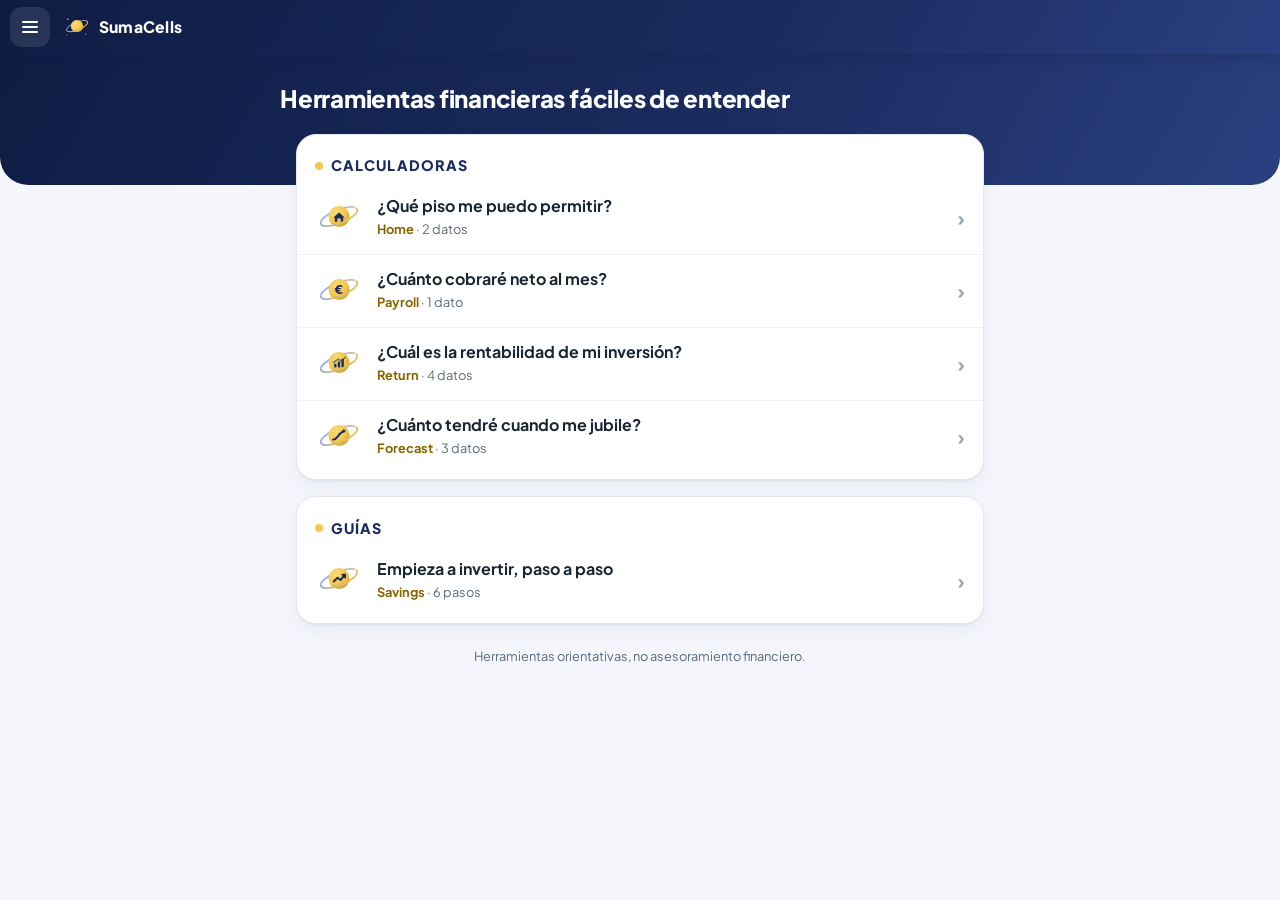
==== index.html @ 2e4da7a6 "SumaCells: calculadoras financieras gratuitas Co-Authored-By: Claude Opus 5.5 <noreply@anthropic.com" ====
<!DOCTYPE html>
<html lang="es">
<head>
<meta charset="UTF-8">
<meta name="viewport" content="width=device-width, initial-scale=1.0">
<title>Calculadoras financieras gratis · SumaCells</title>
<meta name="description" content="Suite de calculadoras financieras gratis para España: descubre a qué piso puedes aspirar, calcula tu sueldo neto e IRPF y haz crecer tus ahorros. Sin registro.">

<!-- Favicon (planeta de la suite, SVG inline) -->
<link rel="icon" href="data:image/svg+xml,%3Csvg xmlns='http://www.w3.org/2000/svg' viewBox='0 0 64 64'%3E%3Ccircle cx='32' cy='30' r='15' fill='%23f5c84b'/%3E%3Cellipse cx='32' cy='34' rx='27' ry='9' fill='none' stroke='%237aa1ff' stroke-width='3' transform='rotate(-22 32 34)'/%3E%3C/svg%3E">

<!-- Open Graph / previsualización en redes y mensajería -->
<meta property="og:type" content="website">
<meta property="og:site_name" content="SumaCells">
<meta property="og:locale" content="es_ES">
<meta property="og:title" content="Calculadoras financieras gratis · SumaCells">
<meta property="og:description" content="Calcula tu sueldo neto, a qué casa puedes aspirar e invierte tus ahorros. Suite de herramientas financieras para España. Sin registro ni cookies.">
<meta property="og:url" content="https://sumacells.com/">
<meta property="og:image" content="https://sumacells.com/og.jpg">
<meta property="og:image:type" content="image/jpeg">
<meta property="og:image:width" content="1200">
<meta property="og:image:height" content="630">
<meta property="og:image:alt" content="SumaCells — suite de calculadoras financieras">
<meta name="twitter:card" content="summary_large_image">
<meta name="twitter:title" content="Calculadoras financieras gratis · SumaCells">
<meta name="twitter:description" content="Calcula tu sueldo neto, a qué casa puedes aspirar e invierte tus ahorros. Gratis y sin registro.">
<meta name="twitter:image" content="https://sumacells.com/og.jpg">

<link rel="canonical" href="https://sumacells.com/">
<link rel="preconnect" href="https://fonts.googleapis.com">
<link rel="preconnect" href="https://fonts.gstatic.com" crossorigin>
<link rel="stylesheet" href="https://fonts.googleapis.com/css2?family=Plus+Jakarta+Sans:wght@400;500;600;700;800&display=swap">
<link rel="stylesheet" href="shared/tokens.css">
<link rel="stylesheet" href="shared/base.css">
<script src="shared/brand.js"></script>
<script src="shared/header.js" defer></script>
<script src="shared/analytics.js" defer></script>
<style>
  /* ---------- Piel "Evolución": franja navy + lista por preguntas ---------- */
  body{background:var(--bg);-webkit-font-smoothing:antialiased}
  .band{background:var(--topbar-gradient);color:#fff;padding:1.5rem 1.25rem 4.2rem;border-radius:0 0 28px 28px}
  .band-in{max-width:720px;margin:0 auto}
  .band .hero-title{font-weight:800;font-size:clamp(.9rem,3.7vw,1.5rem);line-height:1.2;letter-spacing:-.01em;color:#fff;margin:0;white-space:nowrap}
  .band p{color:#c9d3ee;font-size:1rem;margin:0;max-width:520px}
  .wrap{max-width:720px;margin:-3.2rem auto 0;padding:0 1rem 3rem;position:relative}

  /* "Continúa donde lo dejaste" (solo si la persona pidió recordar sus datos) */
  .continue{display:flex;align-items:center;gap:12px;background:#fff;border:1.5px solid var(--accent);border-radius:20px;
    padding:14px 16px;margin-bottom:1rem;text-decoration:none;color:var(--text);box-shadow:var(--shadow)}
  .continue .ct{flex:1;min-width:0;display:flex;flex-direction:column;gap:2px}
  .continue small{font-size:.74rem;font-weight:700;letter-spacing:.06em;text-transform:uppercase;color:#8a6400}
  .continue b{font-size:.95rem;white-space:nowrap;overflow:hidden;text-overflow:ellipsis}
  .continue .cv{font-size:1.2rem;font-weight:800;color:var(--primary);white-space:nowrap}
  .continue:hover{box-shadow:var(--shadow-lg)}
  .hidden{display:none!important}

  .apps-section{background:#fff;border:1px solid #e3e8f1;border-radius:20px;box-shadow:var(--shadow);padding:.4rem 0;margin-bottom:1rem}
  .sec-head{padding:.8rem 1.1rem .3rem}
  .sec-head h2{display:flex;align-items:center;gap:8px;font-size:.9rem;font-weight:800;letter-spacing:.08em;text-transform:uppercase;color:var(--primary);margin:0}
  .sec-head h2::before{content:"";width:8px;height:8px;border-radius:50%;background:var(--accent);flex-shrink:0}
  .app-row{display:flex;align-items:center;gap:14px;padding:12px 1.1rem;min-height:64px;text-decoration:none;color:var(--text);
    border-top:1px solid #eef1f6;transition:background .15s}
  .sec-head + .app-row{border-top:none}
  .app-row:hover{background:#f7f9fd}
  .app-icon{width:48px;height:48px;flex-shrink:0}
  .app-row .txt{flex:1;min-width:0;display:flex;flex-direction:column;gap:2px}
  .app-row .q{font-weight:700;font-size:1rem;line-height:1.3}
  .app-row .meta{font-size:.8rem;color:var(--text-muted)}
  .app-row .meta .accent{color:#8a6400;font-weight:700}
  .app-row .chev{color:#9aa6b8;font-size:1.3rem;font-weight:700;flex-shrink:0}
  .foot{text-align:center;color:var(--text-muted);font-size:.8rem;margin:1.4rem 0 0}
  @media(min-width:700px){.band{padding:1.9rem 1.5rem 4.5rem}}
</style>

<!-- Datos estructurados: la suite como sitio web + listado de herramientas -->
<script type="application/ld+json">
{
  "@context": "https://schema.org",
  "@type": "WebSite",
  "name": "SumaCells",
  "url": "https://sumacells.com/",
  "inLanguage": "es-ES",
  "description": "Suite de calculadoras financieras gratuitas para España: vivienda, nómina e IRPF, ahorro e inversión y rentabilidad.",
  "publisher": { "@type": "Organization", "name": "SumaCells" },
  "hasPart": [
    { "@type": "WebApplication", "name": "SumaCells Home", "applicationCategory": "FinanceApplication", "url": "https://sumacells.com/casa/", "description": "Calcula a qué vivienda puedes aspirar según tu sueldo y tus ahorros." },
    { "@type": "WebApplication", "name": "SumaCells Payroll", "applicationCategory": "FinanceApplication", "url": "https://sumacells.com/nomina/", "description": "Calculadora de nómina e IRPF en España: tu sueldo neto mes a mes." },
    { "@type": "WebApplication", "name": "SumaCells Savings", "applicationCategory": "FinanceApplication", "url": "https://sumacells.com/ahorro/", "description": "Simula el crecimiento de tus ahorros invertidos en fondos indexados." },
    { "@type": "WebApplication", "name": "SumaCells Return", "applicationCategory": "FinanceApplication", "url": "https://sumacells.com/rentabilidad/", "description": "Calcula la rentabilidad anual real de tus inversiones." },
    { "@type": "WebApplication", "name": "SumaCells Forecast", "applicationCategory": "FinanceApplication", "url": "https://sumacells.com/forecast/", "description": "Planifica tu futuro financiero a largo plazo proyectando tu patrimonio año a año." }
  ]
}
</script>
</head>
<body>
<astro-header home></astro-header>
<script>document.addEventListener('astro-lang',function(e){ if(window.setLang) window.setLang(e.detail.lang); });</script>

<div class="band">
  <div class="band-in">
    <h1 class="hero-title" id="eyebrow">Herramientas financieras fáciles de entender</h1>
  </div>
</div>
<div class="wrap">
  <a class="continue hidden" id="continue" href="#">
    <span class="ct"><small id="contLbl"></small><b id="contTxt"></b></span>
    <span class="cv" id="contVal"></span>
  </a>
  <div id="apps"></div>
  <p class="foot" id="foot"></p>
</div>
<style>.app-row:focus-visible,.continue:focus-visible{outline:3px solid var(--accent);outline-offset:2px}</style>

<script>
  var cfg = window.SUMACELLS;

  /* Icono distintivo (planeta) de cada app, igual que su propia cabecera */
  var ICONS = {
    casa:
      '<svg class="app-icon" viewBox="0 0 64 64" xmlns="http://www.w3.org/2000/svg" aria-hidden="true">' +
        '<defs><linearGradient id="cOrbit" x1="0" y1="0" x2="1" y2="1"><stop offset="0%" stop-color="#7aa1ff"/><stop offset="100%" stop-color="#f5c84b"/></linearGradient>' +
        '<radialGradient id="cPlanet" cx="0.35" cy="0.3" r="0.85"><stop offset="0%" stop-color="#f8d97a"/><stop offset="55%" stop-color="#f5c84b"/><stop offset="100%" stop-color="#c79420"/></radialGradient>' +
        '<clipPath id="cBack"><rect x="0" y="0" width="64" height="28"/></clipPath>' +
        '<clipPath id="cFront"><rect x="0" y="28" width="64" height="36"/></clipPath></defs>' +
        '<ellipse cx="32" cy="30" rx="26" ry="9" fill="none" stroke="url(#cOrbit)" stroke-width="2.4" transform="rotate(-22 32 30)" opacity="0.85" clip-path="url(#cBack)"/>' +
        '<circle cx="32" cy="30" r="14" fill="url(#cPlanet)"/>' +
        '<path d="M24.5 31.2 L32 24.8 L39.5 31.2 L37.6 31.2 L37.6 37 L34.2 37 L34.2 32.6 L29.8 32.6 L29.8 37 L26.4 37 L26.4 31.2 Z" fill="#1a2b5e"/>' +
        '<circle cx="11" cy="14" r="1.4" fill="#fff"/><circle cx="54" cy="18" r="1" fill="#fff"/><circle cx="52" cy="48" r="1.2" fill="#fff"/><circle cx="9" cy="50" r="1" fill="#fff"/>' +
        '<ellipse cx="32" cy="30" rx="26" ry="9" fill="none" stroke="url(#cOrbit)" stroke-width="2.4" transform="rotate(-22 32 30)" clip-path="url(#cFront)"/>' +
      '</svg>',
    nomina:
      '<svg class="app-icon" viewBox="0 0 64 64" xmlns="http://www.w3.org/2000/svg" aria-hidden="true">' +
        '<defs><linearGradient id="nOrbit" x1="0" y1="0" x2="1" y2="1"><stop offset="0%" stop-color="#7aa1ff"/><stop offset="100%" stop-color="#f5c84b"/></linearGradient>' +
        '<radialGradient id="nPlanet" cx="0.35" cy="0.3" r="0.85"><stop offset="0%" stop-color="#f8d97a"/><stop offset="55%" stop-color="#f5c84b"/><stop offset="100%" stop-color="#c79420"/></radialGradient>' +
        '<clipPath id="nBack"><rect x="0" y="0" width="64" height="28"/></clipPath>' +
        '<clipPath id="nFront"><rect x="0" y="28" width="64" height="36"/></clipPath></defs>' +
        '<ellipse cx="32" cy="30" rx="26" ry="9" fill="none" stroke="url(#nOrbit)" stroke-width="2.4" transform="rotate(-22 32 30)" opacity="0.85" clip-path="url(#nBack)"/>' +
        '<circle cx="32" cy="30" r="14" fill="url(#nPlanet)"/>' +
        '<text x="32" y="36" text-anchor="middle" font-family="Segoe UI, system-ui, sans-serif" font-weight="800" font-size="16" fill="#1a2b5e">€</text>' +
        '<circle cx="11" cy="14" r="1.4" fill="#fff"/><circle cx="54" cy="18" r="1" fill="#fff"/><circle cx="52" cy="48" r="1.2" fill="#fff"/><circle cx="9" cy="50" r="1" fill="#fff"/>' +
        '<ellipse cx="32" cy="30" rx="26" ry="9" fill="none" stroke="url(#nOrbit)" stroke-width="2.4" transform="rotate(-22 32 30)" clip-path="url(#nFront)"/>' +
      '</svg>',
    ahorro:
      '<svg class="app-icon" viewBox="0 0 64 64" xmlns="http://www.w3.org/2000/svg" aria-hidden="true">' +
        '<defs><linearGradient id="aOrbit" x1="0" y1="0" x2="1" y2="1"><stop offset="0%" stop-color="#7aa1ff"/><stop offset="100%" stop-color="#f5c84b"/></linearGradient>' +
        '<radialGradient id="aPlanet" cx="0.35" cy="0.3" r="0.85"><stop offset="0%" stop-color="#f8d97a"/><stop offset="55%" stop-color="#f5c84b"/><stop offset="100%" stop-color="#c79420"/></radialGradient>' +
        '<clipPath id="aBack"><rect x="0" y="0" width="64" height="28"/></clipPath>' +
        '<clipPath id="aFront"><rect x="0" y="28" width="64" height="36"/></clipPath></defs>' +
        '<ellipse cx="32" cy="30" rx="26" ry="9" fill="none" stroke="url(#aOrbit)" stroke-width="2.4" transform="rotate(-22 32 30)" opacity="0.85" clip-path="url(#aBack)"/>' +
        '<circle cx="32" cy="30" r="14" fill="url(#aPlanet)"/>' +
        '<path d="M25 34 L30 29 L34 32 L40 25" fill="none" stroke="#1a2b5e" stroke-width="2.6" stroke-linecap="round" stroke-linejoin="round"/>' +
        '<path d="M36.5 25 L40 25 L40 28.5" fill="none" stroke="#1a2b5e" stroke-width="2.6" stroke-linecap="round" stroke-linejoin="round"/>' +
        '<circle cx="11" cy="14" r="1.4" fill="#fff"/><circle cx="54" cy="18" r="1" fill="#fff"/><circle cx="52" cy="48" r="1.2" fill="#fff"/><circle cx="9" cy="50" r="1" fill="#fff"/>' +
        '<ellipse cx="32" cy="30" rx="26" ry="9" fill="none" stroke="url(#aOrbit)" stroke-width="2.4" transform="rotate(-22 32 30)" clip-path="url(#aFront)"/>' +
      '</svg>',
    rentabilidad:
      '<svg class="app-icon" viewBox="0 0 64 64" xmlns="http://www.w3.org/2000/svg" aria-hidden="true">' +
        '<defs><linearGradient id="rOrbit" x1="0" y1="0" x2="1" y2="1"><stop offset="0%" stop-color="#7aa1ff"/><stop offset="100%" stop-color="#f5c84b"/></linearGradient>' +
        '<radialGradient id="rPlanet" cx="0.35" cy="0.3" r="0.85"><stop offset="0%" stop-color="#f8d97a"/><stop offset="55%" stop-color="#f5c84b"/><stop offset="100%" stop-color="#c79420"/></radialGradient>' +
        '<clipPath id="rBack"><rect x="0" y="0" width="64" height="28"/></clipPath>' +
        '<clipPath id="rFront"><rect x="0" y="28" width="64" height="36"/></clipPath></defs>' +
        '<ellipse cx="32" cy="30" rx="26" ry="9" fill="none" stroke="url(#rOrbit)" stroke-width="2.4" transform="rotate(-22 32 30)" opacity="0.85" clip-path="url(#rBack)"/>' +
        '<circle cx="32" cy="30" r="14" fill="url(#rPlanet)"/>' +
        '<rect x="25.5" y="31.5" width="3.1" height="5" rx="1" fill="#1a2b5e"/>' +
        '<rect x="30.4" y="28.5" width="3.1" height="8" rx="1" fill="#1a2b5e"/>' +
        '<rect x="35.3" y="25" width="3.1" height="11.5" rx="1" fill="#1a2b5e"/>' +
        '<path d="M24.5 30 L31 25.5 L35 28 L40.5 23" fill="none" stroke="#1a2b5e" stroke-width="2.2" stroke-linecap="round" stroke-linejoin="round" opacity="0.55"/>' +
        '<circle cx="11" cy="14" r="1.4" fill="#fff"/><circle cx="54" cy="18" r="1" fill="#fff"/><circle cx="52" cy="48" r="1.2" fill="#fff"/><circle cx="9" cy="50" r="1" fill="#fff"/>' +
        '<ellipse cx="32" cy="30" rx="26" ry="9" fill="none" stroke="url(#rOrbit)" stroke-width="2.4" transform="rotate(-22 32 30)" clip-path="url(#rFront)"/>' +
      '</svg>',
    forecast:
      '<svg class="app-icon" viewBox="0 0 64 64" xmlns="http://www.w3.org/2000/svg" aria-hidden="true">' +
        '<defs><linearGradient id="fOrbit" x1="0" y1="0" x2="1" y2="1"><stop offset="0%" stop-color="#7aa1ff"/><stop offset="100%" stop-color="#f5c84b"/></linearGradient>' +
        '<radialGradient id="fPlanet" cx="0.35" cy="0.3" r="0.85"><stop offset="0%" stop-color="#f8d97a"/><stop offset="55%" stop-color="#f5c84b"/><stop offset="100%" stop-color="#c79420"/></radialGradient>' +
        '<clipPath id="fBack"><rect x="0" y="0" width="64" height="28"/></clipPath>' +
        '<clipPath id="fFront"><rect x="0" y="28" width="64" height="36"/></clipPath></defs>' +
        '<ellipse cx="32" cy="30" rx="26" ry="9" fill="none" stroke="url(#fOrbit)" stroke-width="2.4" transform="rotate(-22 32 30)" opacity="0.85" clip-path="url(#fBack)"/>' +
        '<circle cx="32" cy="30" r="14" fill="url(#fPlanet)"/>' +
        '<path d="M24 35.5 C29 35 30.5 30.5 33 28 C35 26 36.8 25 38.5 24" fill="none" stroke="#1a2b5e" stroke-width="2.6" stroke-linecap="round" stroke-linejoin="round"/>' +
        '<path d="M38.5 21 L39.6 22.9 L41.5 24 L39.6 25.1 L38.5 27 L37.4 25.1 L35.5 24 L37.4 22.9 Z" fill="#1a2b5e"/>' +
        '<circle cx="11" cy="14" r="1.4" fill="#fff"/><circle cx="54" cy="18" r="1" fill="#fff"/><circle cx="52" cy="48" r="1.2" fill="#fff"/><circle cx="9" cy="50" r="1" fill="#fff"/>' +
        '<ellipse cx="32" cy="30" rx="26" ry="9" fill="none" stroke="url(#fOrbit)" stroke-width="2.4" transform="rotate(-22 32 30)" clip-path="url(#fFront)"/>' +
      '</svg>'
  };

  var T = {
    es: {
      title: "SumaCells · Tu suite de calculadoras",
      eyebrow: "Herramientas financieras fáciles de entender",
      q: { nomina: "¿Cuánto cobraré neto al mes?", casa: "¿Qué piso me puedo permitir?", rentabilidad: "¿Cuál es la rentabilidad de mi inversión?", forecast: "¿Cuánto tendré cuando me jubile?", ahorro: "Empieza a invertir, paso a paso" },
      meta: { nomina: "1 dato", casa: "2 datos", rentabilidad: "4 datos", forecast: "3 datos", ahorro: "6 pasos" },
      sec: { calc: "Calculadoras", learn: "Guías" },
      cont: "Continúa donde lo dejaste", foot: "Herramientas orientativas, no asesoramiento financiero."
    },
    ca: {
      title: "SumaCells · La teva suite de calculadores",
      eyebrow: "Eines financeres fàcils d'entendre",
      q: { nomina: "Quant cobraré net cada mes?", casa: "Quin pis em puc permetre?", rentabilidad: "Quina és la rendibilitat de la meva inversió?", forecast: "Quant tindré quan em jubili?", ahorro: "Comença a invertir, pas a pas" },
      meta: { nomina: "1 dada", casa: "2 dades", rentabilidad: "4 dades", forecast: "3 dades", ahorro: "6 passos" },
      sec: { calc: "Calculadores", learn: "Guies" },
      cont: "Continua on ho vas deixar", foot: "Eines orientatives, no assessorament financer."
    },
    en: {
      title: "SumaCells · Your suite of calculators",
      eyebrow: "Financial tools that are easy to understand",
      q: { nomina: "How much will I take home each month?", casa: "What home can I afford?", rentabilidad: "What's the return on my investment?", forecast: "How much will I have when I retire?", ahorro: "Start investing, step by step" },
      meta: { nomina: "1 input", casa: "2 inputs", rentabilidad: "4 inputs", forecast: "3 inputs", ahorro: "6 steps" },
      sec: { calc: "Calculators", learn: "Guides" },
      cont: "Pick up where you left off", foot: "Guidance tools, not financial advice."
    }
  };

  function accentName(name){
    return '<span class="accent">' + name + '</span>'; // nombre corto de brand.js (Home, Payroll…)
  }

  /* Agrupación de apps en el hub. Cualquier app de brand.js que no figure aquí
     se añade automáticamente a "Calculadoras" (red de seguridad). */
  var GROUPS = [
    { key: "calc",  ids: ["casa", "nomina", "rentabilidad", "forecast"] },
    { key: "learn", ids: ["ahorro"] }
  ];
  // apps de brand.js sin grupo asignado → a Calculadoras (una sola vez)
  (function () {
    var assigned = {}; GROUPS.forEach(function (g) { g.ids.forEach(function (id) { assigned[id] = 1; }); });
    cfg.apps.forEach(function (a) { if (!assigned[a.id]) GROUPS[0].ids.push(a.id); });
  })();

  // Una fila por app: la pregunta que resuelve (en lenguaje llano) + marca y esfuerzo
  function row(a, t) {
    if (!a) return "";
    return '<a class="app-row" href="' + a.href + '">' +
             (ICONS[a.id] || "") +
             '<span class="txt"><span class="q">' + ((t.q && t.q[a.id]) || a.tagline) + '</span>' +
             '<span class="meta">' + accentName(a.name) + ((t.meta && t.meta[a.id]) ? ' · ' + t.meta[a.id] : '') + '</span></span>' +
             '<span class="chev" aria-hidden="true">›</span>' +
           '</a>';
  }

  // "Continúa donde lo dejaste": lo escribe shared/ux.js solo si la persona marcó "Recordar en este dispositivo"
  function renderContinue(t, byId) {
    var box = document.getElementById("continue"), last = null;
    try { last = JSON.parse(localStorage.getItem("astro:last") || "null"); } catch (e) {}
    var app = last && byId[last.app];
    if (!app) { box.classList.add("hidden"); return; }
    box.href = app.href;
    document.getElementById("contLbl").textContent = t.cont;
    document.getElementById("contTxt").textContent = last.label || app.name;
    document.getElementById("contVal").textContent = last.value || "";
    box.classList.remove("hidden");
  }

  function render(l) {
    var t = T[l] || T.es;
    document.title = t.title;
    document.getElementById("eyebrow").textContent = t.eyebrow;
    document.getElementById("foot").textContent = t.foot;

    var byId = {}; cfg.apps.forEach(function (a) { byId[a.id] = a; });
    renderContinue(t, byId);

    document.getElementById("apps").innerHTML = GROUPS.map(function (g) {
      var rows = g.ids.map(function (id) { return row(byId[id], t); }).join("");
      if (!rows) return "";
      return '<section class="apps-section">' +
               '<div class="sec-head"><h2>' + t.sec[g.key] + '</h2></div>' + rows +
             '</section>';
    }).join("");
  }

  window.setLang = function (l) {
    if (!T[l]) l = "es";
    document.documentElement.lang = l;
    render(l);
  };

  render("es");
</script>
</body>
</html>
---- shared/tokens.css ----
/* ============================================================
   SumaCells · design tokens (navy + dorado)
   Fuente única de la identidad visual de la suite.
   Extraído de SumaCells Home / SumaCells Payroll.
   ============================================================ */
:root{
  --primary:#1a2b5e;
  --primary-deep:#0f1d44;
  --secondary:#4a6dd1;
  --accent:#f5c84b;
  --bg:#f4f6fb;
  --surface:#ffffff;
  --surface2:#f8fafd;
  --border:#dde3ea;
  --text:#1a2733;
  --text-muted:#5a6a7a;
  --danger:#e74c3c;
  --danger-bg:#fdf0ee;
  --success:#27ae60;
  --success-bg:#edfaf2;
  --warning:#e67e22;
  --warning-bg:#fef6ee;
  /* Piel "Evolución" (2026-09): radios más generosos, sombras suaves,
     Plus Jakarta Sans. El detalle de componentes vive en shared/skin.css. */
  --radius:14px;
  --radius-lg:20px;
  --shadow:0 1px 2px rgba(26,43,94,.05),0 6px 18px rgba(26,43,94,.06);
  --shadow-lg:0 10px 30px rgba(26,43,94,.12);
  --topbar-gradient:linear-gradient(120deg,#0f1d44 0%,#1a2b5e 55%,#2a3f80 100%);
  --font:'Plus Jakarta Sans','Segoe UI',system-ui,sans-serif;
}
---- shared/base.css ----
/* ============================================================
   SumaCells · base común (usada por el hub).
   Componentes mínimos compartidos. Las apps mantienen su CSS;
   esto es la base de la suite y del design system común.
   ============================================================ */
*{box-sizing:border-box}
html,body{margin:0;padding:0}
body{font-family:var(--font);background:var(--bg);color:var(--text);font-size:15px;line-height:1.6}
a{color:var(--secondary)}

.wrap{max-width:1000px;margin:0 auto;padding:2.5rem 1.25rem}

.card{
  background:var(--surface);border:1px solid var(--border);border-radius:var(--radius-lg);
  box-shadow:var(--shadow);padding:1.4rem 1.5rem;text-decoration:none;color:inherit;
  display:block;transition:box-shadow .18s,transform .18s,border-color .18s;
}
.card:hover{box-shadow:var(--shadow-lg);transform:translateY(-2px);border-color:var(--secondary)}

.btn{
  display:inline-block;background:var(--primary);color:#fff;border:none;border-radius:var(--radius);
  padding:.6rem 1.1rem;font:inherit;font-weight:600;cursor:pointer;text-decoration:none;
}
.btn:hover{background:var(--primary-deep)}
.btn-accent{background:var(--accent);color:var(--primary-deep)}
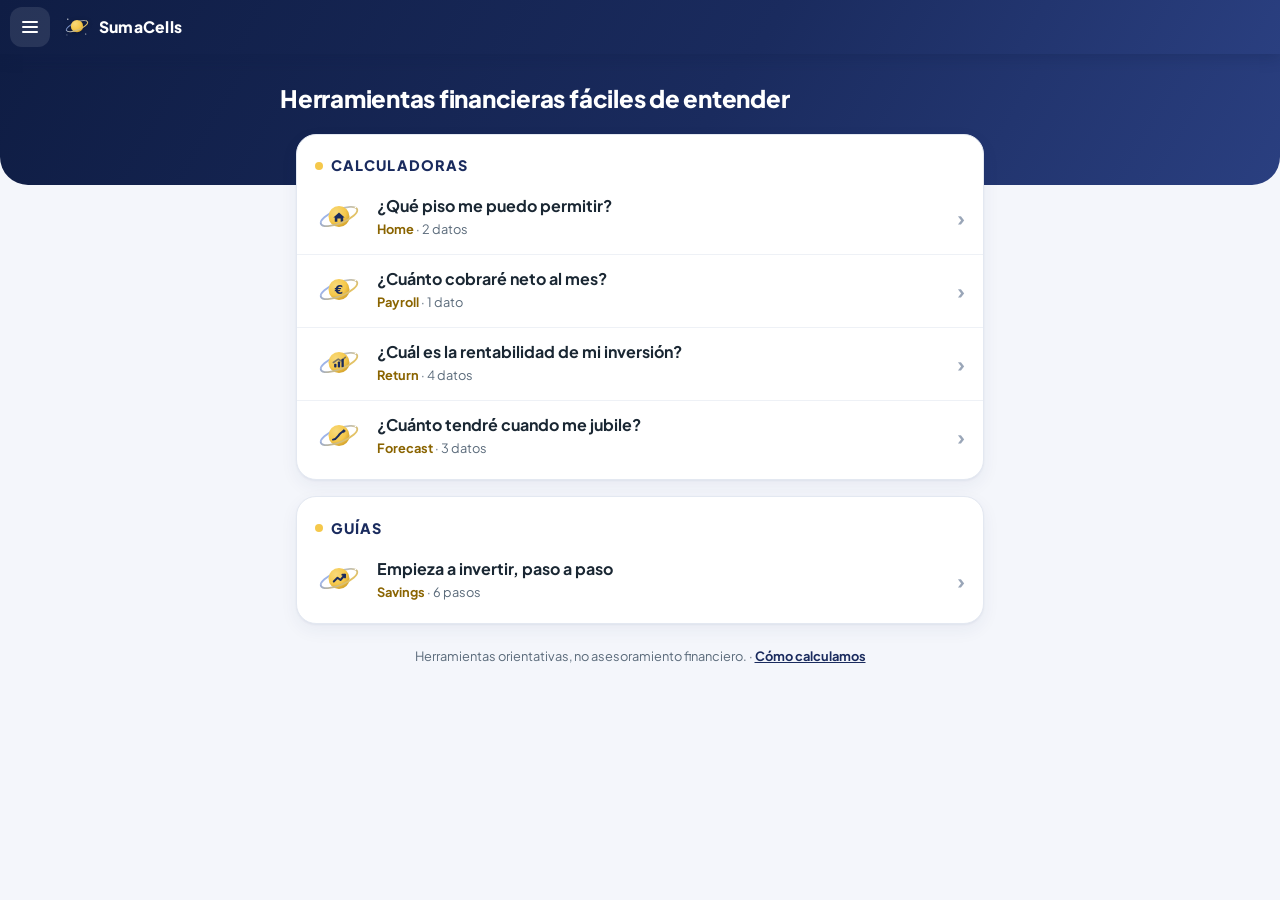
==== commit 17709470: "Fase 2: Home compartible, Cómo calculamos, CCAA en Payroll y ahorro 2025 - Home 1.7: compartir el cá" ====
--- a/index.html
+++ b/index.html
@@ -69,6 +69,7 @@
   .app-row .meta .accent{color:#8a6400;font-weight:700}
   .app-row .chev{color:#9aa6b8;font-size:1.3rem;font-weight:700;flex-shrink:0}
   .foot{text-align:center;color:var(--text-muted);font-size:.8rem;margin:1.4rem 0 0}
+  .foot a{color:var(--primary);font-weight:700}
   @media(min-width:700px){.band{padding:1.9rem 1.5rem 4.5rem}}
 </style>
 
@@ -101,14 +102,14 @@
     <h1 class="hero-title" id="eyebrow">Herramientas financieras fáciles de entender</h1>
   </div>
 </div>
-<div class="wrap">
+<main class="wrap">
   <a class="continue hidden" id="continue" href="#">
     <span class="ct"><small id="contLbl"></small><b id="contTxt"></b></span>
     <span class="cv" id="contVal"></span>
   </a>
   <div id="apps"></div>
   <p class="foot" id="foot"></p>
-</div>
+</main>
 <style>.app-row:focus-visible,.continue:focus-visible{outline:3px solid var(--accent);outline-offset:2px}</style>
 
 <script>
@@ -190,7 +191,7 @@
       q: { nomina: "¿Cuánto cobraré neto al mes?", casa: "¿Qué piso me puedo permitir?", rentabilidad: "¿Cuál es la rentabilidad de mi inversión?", forecast: "¿Cuánto tendré cuando me jubile?", ahorro: "Empieza a invertir, paso a paso" },
       meta: { nomina: "1 dato", casa: "2 datos", rentabilidad: "4 datos", forecast: "3 datos", ahorro: "6 pasos" },
       sec: { calc: "Calculadoras", learn: "Guías" },
-      cont: "Continúa donde lo dejaste", foot: "Herramientas orientativas, no asesoramiento financiero."
+      cont: "Continúa donde lo dejaste", foot: "Herramientas orientativas, no asesoramiento financiero.", how: "Cómo calculamos"
     },
     ca: {
       title: "SumaCells · La teva suite de calculadores",
@@ -198,7 +199,7 @@
       q: { nomina: "Quant cobraré net cada mes?", casa: "Quin pis em puc permetre?", rentabilidad: "Quina és la rendibilitat de la meva inversió?", forecast: "Quant tindré quan em jubili?", ahorro: "Comença a invertir, pas a pas" },
       meta: { nomina: "1 dada", casa: "2 dades", rentabilidad: "4 dades", forecast: "3 dades", ahorro: "6 passos" },
       sec: { calc: "Calculadores", learn: "Guies" },
-      cont: "Continua on ho vas deixar", foot: "Eines orientatives, no assessorament financer."
+      cont: "Continua on ho vas deixar", foot: "Eines orientatives, no assessorament financer.", how: "Com calculem"
     },
     en: {
       title: "SumaCells · Your suite of calculators",
@@ -206,7 +207,7 @@
       q: { nomina: "How much will I take home each month?", casa: "What home can I afford?", rentabilidad: "What's the return on my investment?", forecast: "How much will I have when I retire?", ahorro: "Start investing, step by step" },
       meta: { nomina: "1 input", casa: "2 inputs", rentabilidad: "4 inputs", forecast: "3 inputs", ahorro: "6 steps" },
       sec: { calc: "Calculators", learn: "Guides" },
-      cont: "Pick up where you left off", foot: "Guidance tools, not financial advice."
+      cont: "Pick up where you left off", foot: "Guidance tools, not financial advice.", how: "How we calculate"
     }
   };
 
@@ -254,7 +255,7 @@
     var t = T[l] || T.es;
     document.title = t.title;
     document.getElementById("eyebrow").textContent = t.eyebrow;
-    document.getElementById("foot").textContent = t.foot;
+    document.getElementById("foot").innerHTML = t.foot + ' · <a href="como-calculamos/">' + t.how + '</a>';
 
     var byId = {}; cfg.apps.forEach(function (a) { byId[a.id] = a; });
     renderContinue(t, byId);
